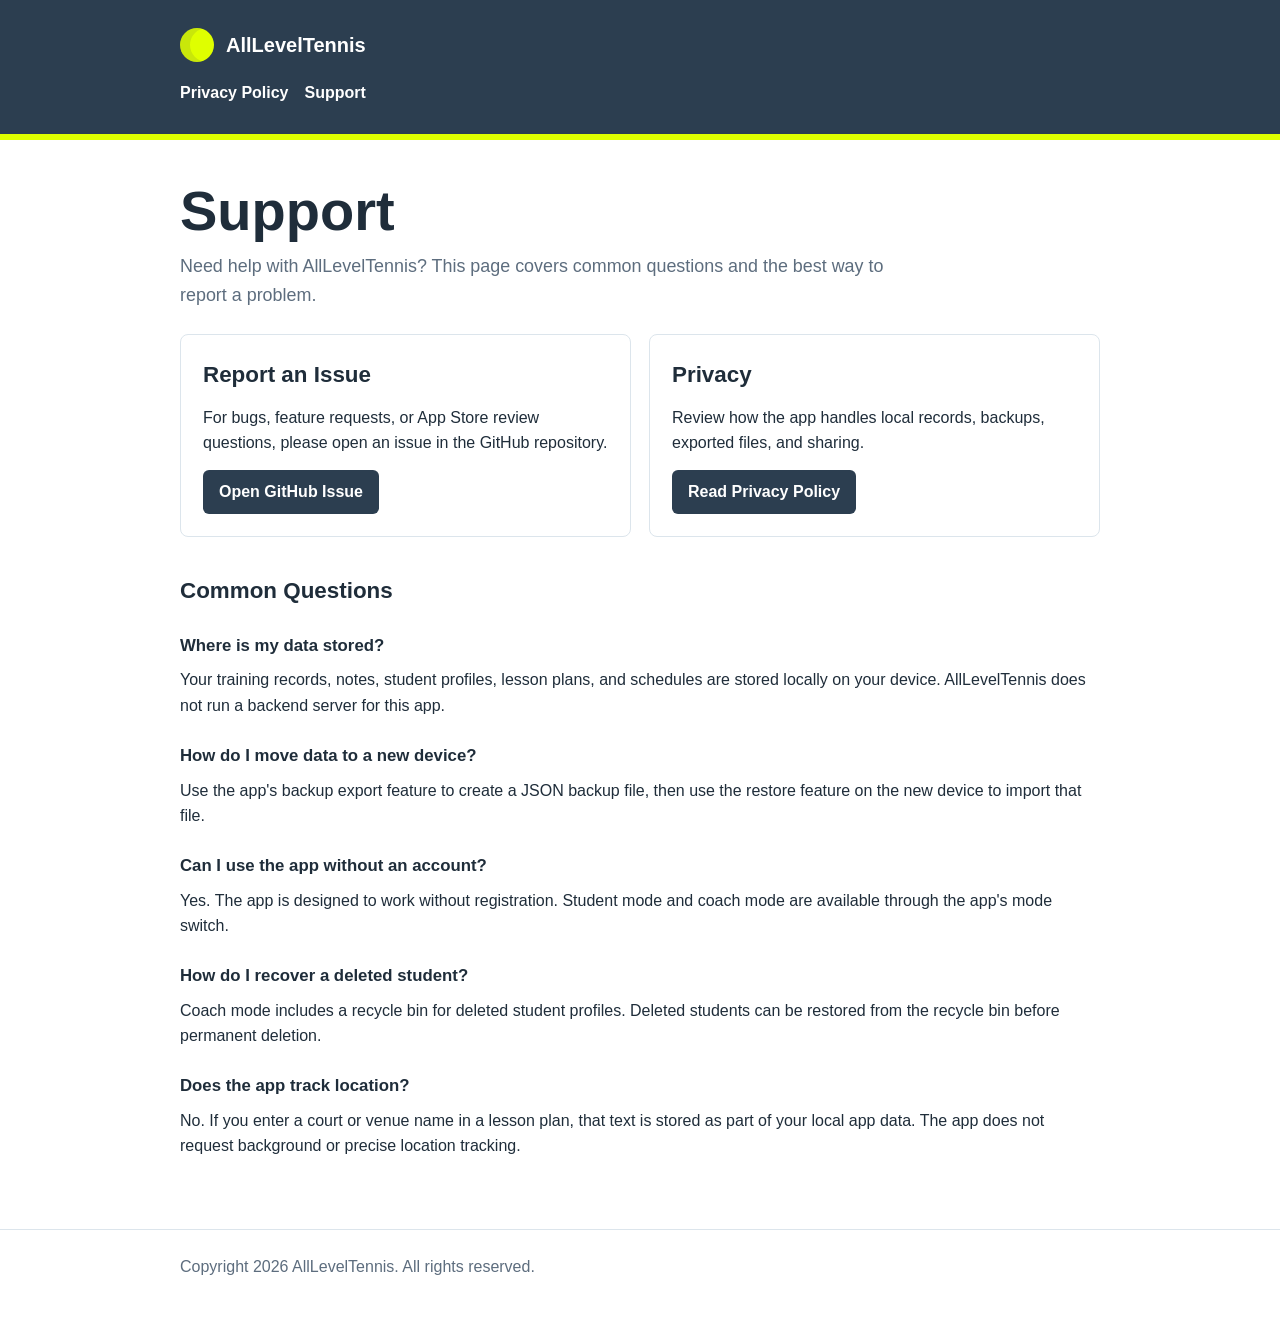
==== support.html @ e56e64bc "Add AllLevelTennis Pages site" ====
<!doctype html>
<html lang="en">
  <head>
    <meta charset="utf-8">
    <meta name="viewport" content="width=device-width, initial-scale=1">
    <title>Support - AllLevelTennis</title>
    <meta name="description" content="Support information for the AllLevelTennis mobile app.">
    <link rel="stylesheet" href="./styles.css">
  </head>
  <body>
    <header class="site-header">
      <div class="wrap">
        <a class="brand" href="./index.html" aria-label="AllLevelTennis home">
          <span class="ball" aria-hidden="true"></span>
          <span class="brand-name">AllLevelTennis</span>
        </a>
        <nav class="nav" aria-label="Primary navigation">
          <a href="./privacy.html">Privacy Policy</a>
          <a href="./support.html">Support</a>
        </nav>
      </div>
    </header>

    <main class="wrap">
      <h1>Support</h1>
      <p class="lead">Need help with AllLevelTennis? This page covers common questions and the best way to report a problem.</p>

      <section class="grid" aria-label="Support actions">
        <article class="card">
          <h2>Report an Issue</h2>
          <p>For bugs, feature requests, or App Store review questions, please open an issue in the GitHub repository.</p>
          <a class="button" href="https://github.com/Q06183/AllLevelTennisPages/issues/new">Open GitHub Issue</a>
        </article>
        <article class="card">
          <h2>Privacy</h2>
          <p>Review how the app handles local records, backups, exported files, and sharing.</p>
          <a class="button" href="./privacy.html">Read Privacy Policy</a>
        </article>
      </section>

      <h2>Common Questions</h2>

      <h3>Where is my data stored?</h3>
      <p>Your training records, notes, student profiles, lesson plans, and schedules are stored locally on your device. AllLevelTennis does not run a backend server for this app.</p>

      <h3>How do I move data to a new device?</h3>
      <p>Use the app's backup export feature to create a JSON backup file, then use the restore feature on the new device to import that file.</p>

      <h3>Can I use the app without an account?</h3>
      <p>Yes. The app is designed to work without registration. Student mode and coach mode are available through the app's mode switch.</p>

      <h3>How do I recover a deleted student?</h3>
      <p>Coach mode includes a recycle bin for deleted student profiles. Deleted students can be restored from the recycle bin before permanent deletion.</p>

      <h3>Does the app track location?</h3>
      <p>No. If you enter a court or venue name in a lesson plan, that text is stored as part of your local app data. The app does not request background or precise location tracking.</p>
    </main>

    <footer class="site-footer">
      <div class="wrap">
        <p>Copyright 2026 AllLevelTennis. All rights reserved.</p>
      </div>
    </footer>
  </body>
</html>
---- styles.css ----
:root {
  color-scheme: light;
  --ink: #1f2d3a;
  --muted: #5d6d7e;
  --line: #dce5ec;
  --panel: #f7fafc;
  --brand: #2c3e50;
  --accent: #dfff00;
  --link: #1d70b8;
  --success: #27ae60;
}

* {
  box-sizing: border-box;
}

body {
  margin: 0;
  font-family: -apple-system, BlinkMacSystemFont, "Segoe UI", sans-serif;
  line-height: 1.6;
  color: var(--ink);
  background: #ffffff;
}

a {
  color: var(--link);
}

.site-header {
  background: var(--brand);
  color: #ffffff;
  border-bottom: 6px solid var(--accent);
}

.wrap {
  width: min(920px, calc(100% - 32px));
  margin: 0 auto;
}

.site-header .wrap {
  padding: 28px 0;
}

.brand {
  display: flex;
  align-items: center;
  gap: 12px;
  text-decoration: none;
  color: inherit;
}

.ball {
  width: 34px;
  height: 34px;
  border-radius: 50%;
  background: var(--accent);
  box-shadow: inset 10px 0 0 rgba(44, 62, 80, 0.12);
}

.brand-name {
  font-size: 1.25rem;
  font-weight: 700;
}

.nav {
  display: flex;
  gap: 16px;
  flex-wrap: wrap;
  margin-top: 18px;
}

.nav a {
  color: #ffffff;
  text-decoration: none;
  font-weight: 600;
}

main.wrap {
  padding: 42px 0 56px;
}

.hero {
  padding: 36px;
  border: 1px solid var(--line);
  background: linear-gradient(135deg, #ffffff 0%, #f5fbff 100%);
}

h1 {
  margin: 0 0 12px;
  font-size: clamp(2rem, 7vw, 3.5rem);
  line-height: 1.05;
}

h2 {
  margin: 36px 0 12px;
  font-size: 1.4rem;
}

h3 {
  margin: 24px 0 8px;
  font-size: 1.05rem;
}

p {
  margin: 0 0 14px;
}

ul {
  padding-left: 22px;
}

li {
  margin: 8px 0;
}

.lead {
  color: var(--muted);
  font-size: 1.12rem;
  max-width: 720px;
}

.grid {
  display: grid;
  grid-template-columns: repeat(auto-fit, minmax(240px, 1fr));
  gap: 18px;
  margin-top: 24px;
}

.card {
  border: 1px solid var(--line);
  border-radius: 8px;
  padding: 22px;
  background: #ffffff;
}

.card h2,
.card h3 {
  margin-top: 0;
}

.button {
  display: inline-flex;
  align-items: center;
  justify-content: center;
  min-height: 44px;
  padding: 0 16px;
  border-radius: 6px;
  background: var(--brand);
  color: #ffffff;
  text-decoration: none;
  font-weight: 700;
}

.notice {
  border-left: 4px solid var(--success);
  padding: 14px 16px;
  background: var(--panel);
  margin: 20px 0;
}

.meta {
  color: var(--muted);
  font-size: 0.95rem;
}

.site-footer {
  border-top: 1px solid var(--line);
  color: var(--muted);
  padding: 24px 0 36px;
}

@media (max-width: 640px) {
  .hero {
    padding: 24px;
  }
}
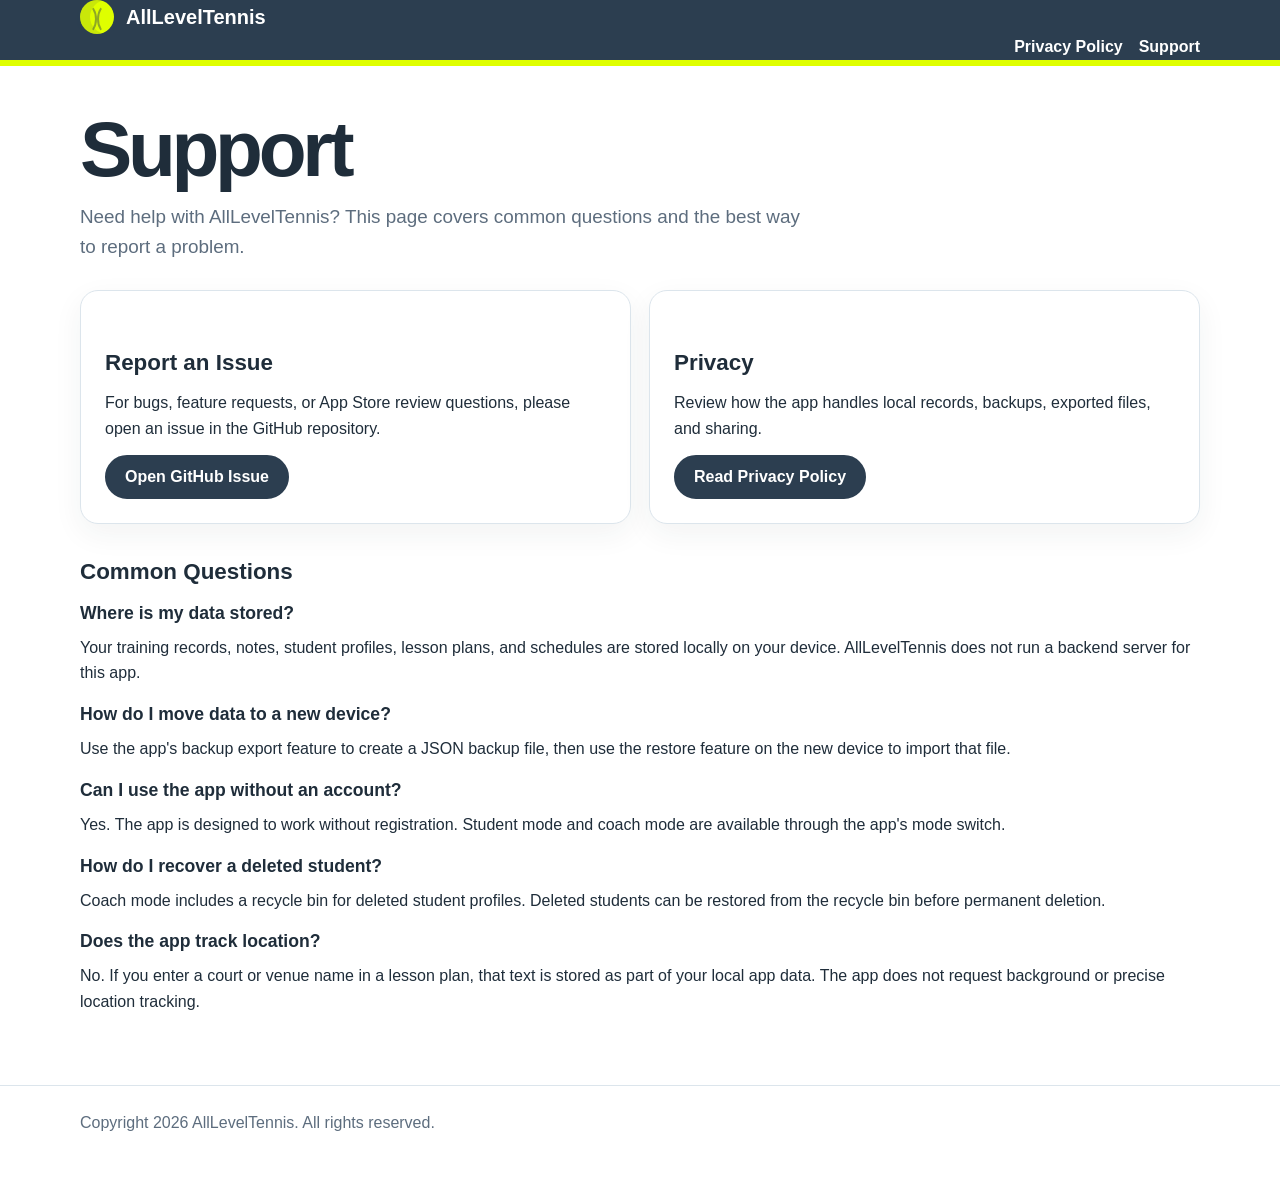
==== commit 75bb85ad: "Publish AllLevelTennis marketing site" ====
--- a/support.html
+++ b/support.html
@@ -29,7 +29,7 @@
         <article class="card">
           <h2>Report an Issue</h2>
           <p>For bugs, feature requests, or App Store review questions, please open an issue in the GitHub repository.</p>
-          <a class="button" href="https://github.com/Q06183/AllLevelTennisPages/issues/new">Open GitHub Issue</a>
+          <a class="button" href="https://github.com/Q06183/AllLevelTennis/issues/new">Open GitHub Issue</a>
         </article>
         <article class="card">
           <h2>Privacy</h2>
--- a/styles.css
+++ b/styles.css
@@ -8,6 +8,9 @@
   --accent: #dfff00;
   --link: #1d70b8;
   --success: #27ae60;
+  --blue: #3498db;
+  --orange: #f39c12;
+  --shadow: 0 22px 70px rgba(31, 45, 58, 0.16);
 }
 
 * {
@@ -30,15 +33,22 @@
   background: var(--brand);
   color: #ffffff;
   border-bottom: 6px solid var(--accent);
+  position: sticky;
+  top: 0;
+  z-index: 10;
 }
 
 .wrap {
-  width: min(920px, calc(100% - 32px));
+  width: min(1120px, calc(100% - 32px));
   margin: 0 auto;
 }
 
-.site-header .wrap {
-  padding: 28px 0;
+.header-layout {
+  display: flex;
+  align-items: center;
+  justify-content: space-between;
+  gap: 24px;
+  padding: 18px 0;
 }
 
 .brand {
@@ -55,6 +65,28 @@
   border-radius: 50%;
   background: var(--accent);
   box-shadow: inset 10px 0 0 rgba(44, 62, 80, 0.12);
+  position: relative;
+}
+
+.ball::before,
+.ball::after {
+  content: "";
+  position: absolute;
+  top: 4px;
+  width: 16px;
+  height: 26px;
+  border: 2px solid rgba(44, 62, 80, 0.45);
+  border-top-color: transparent;
+  border-bottom-color: transparent;
+  border-radius: 50%;
+}
+
+.ball::before {
+  left: -3px;
+}
+
+.ball::after {
+  right: -3px;
 }
 
 .brand-name {
@@ -66,7 +98,7 @@
   display: flex;
   gap: 16px;
   flex-wrap: wrap;
-  margin-top: 18px;
+  justify-content: flex-end;
 }
 
 .nav a {
@@ -80,25 +112,57 @@
 }
 
 .hero {
-  padding: 36px;
-  border: 1px solid var(--line);
-  background: linear-gradient(135deg, #ffffff 0%, #f5fbff 100%);
+  background:
+    radial-gradient(circle at 82% 12%, rgba(223, 255, 0, 0.24), transparent 28%),
+    linear-gradient(135deg, #f8fbff 0%, #edf6ff 48%, #ffffff 100%);
+  border-bottom: 1px solid var(--line);
+  padding: 76px 0;
+  overflow: hidden;
+}
+
+.hero-grid {
+  display: grid;
+  grid-template-columns: minmax(0, 1.12fr) minmax(320px, 0.88fr);
+  gap: 56px;
+  align-items: center;
+}
+
+.hero-copy {
+  max-width: 720px;
+}
+
+.eyebrow {
+  margin: 0 0 12px;
+  color: var(--blue);
+  font-size: 0.8rem;
+  font-weight: 800;
+  letter-spacing: 0.12em;
+  text-transform: uppercase;
 }
 
 h1 {
   margin: 0 0 12px;
-  font-size: clamp(2rem, 7vw, 3.5rem);
+  font-size: clamp(2.45rem, 7vw, 4.9rem);
   line-height: 1.05;
+  letter-spacing: -0.055em;
 }
 
 h2 {
-  margin: 36px 0 12px;
+  margin: 0 0 14px;
+  font-size: clamp(2rem, 4vw, 3rem);
+  line-height: 1.1;
+  letter-spacing: -0.035em;
+}
+
+main.wrap h2 {
+  margin-top: 36px;
   font-size: 1.4rem;
+  letter-spacing: normal;
 }
 
 h3 {
-  margin: 24px 0 8px;
-  font-size: 1.05rem;
+  margin: 0 0 8px;
+  font-size: 1.1rem;
 }
 
 p {
@@ -115,22 +179,38 @@
 
 .lead {
   color: var(--muted);
-  font-size: 1.12rem;
+  font-size: 1.18rem;
   max-width: 720px;
+}
+
+.hero-actions {
+  display: flex;
+  gap: 12px;
+  flex-wrap: wrap;
+  margin-top: 28px;
+}
+
+.section {
+  padding: 74px 0;
 }
 
 .grid {
   display: grid;
   grid-template-columns: repeat(auto-fit, minmax(240px, 1fr));
   gap: 18px;
-  margin-top: 24px;
+  margin-top: 28px;
+}
+
+.two-col {
+  grid-template-columns: repeat(auto-fit, minmax(300px, 1fr));
 }
 
 .card {
   border: 1px solid var(--line);
-  border-radius: 8px;
-  padding: 22px;
+  border-radius: 18px;
+  padding: 24px;
   background: #ffffff;
+  box-shadow: 0 10px 30px rgba(31, 45, 58, 0.06);
 }
 
 .card h2,
@@ -143,12 +223,165 @@
   align-items: center;
   justify-content: center;
   min-height: 44px;
-  padding: 0 16px;
-  border-radius: 6px;
+  padding: 0 18px;
+  border: 2px solid var(--brand);
+  border-radius: 999px;
   background: var(--brand);
   color: #ffffff;
   text-decoration: none;
   font-weight: 700;
+}
+
+.button-secondary {
+  background: #ffffff;
+  color: var(--brand);
+}
+
+.phone-card {
+  width: min(100%, 380px);
+  min-height: 620px;
+  justify-self: center;
+  border: 12px solid #152331;
+  border-radius: 44px;
+  background: #f4f8fb;
+  box-shadow: var(--shadow);
+  padding: 18px;
+  transform: rotate(2deg);
+}
+
+.phone-top {
+  width: 120px;
+  height: 20px;
+  border-radius: 0 0 16px 16px;
+  background: #152331;
+  margin: -18px auto 18px;
+}
+
+.app-preview {
+  display: grid;
+  gap: 18px;
+}
+
+.preview-header {
+  display: grid;
+  gap: 4px;
+  min-height: 168px;
+  align-content: end;
+  padding: 22px;
+  border-radius: 28px;
+  color: #ffffff;
+  background:
+    radial-gradient(circle at 80% 22%, var(--accent) 0 18%, transparent 19%),
+    linear-gradient(145deg, var(--brand), #1b2b3a);
+}
+
+.preview-header span,
+.progress-row span,
+.lesson-card p {
+  color: var(--muted);
+}
+
+.preview-header span {
+  color: rgba(255, 255, 255, 0.72);
+}
+
+.preview-header strong {
+  font-size: 1.65rem;
+  line-height: 1.1;
+}
+
+.progress-row {
+  display: flex;
+  justify-content: space-between;
+  gap: 16px;
+  padding: 0 4px;
+}
+
+.progress-bar {
+  height: 12px;
+  overflow: hidden;
+  border-radius: 999px;
+  background: #dde8f0;
+}
+
+.progress-bar span {
+  display: block;
+  height: 100%;
+  border-radius: inherit;
+  background: linear-gradient(90deg, var(--blue), var(--accent));
+}
+
+.tag-row {
+  display: flex;
+  gap: 8px;
+  flex-wrap: wrap;
+}
+
+.tag-row span {
+  padding: 8px 10px;
+  border-radius: 999px;
+  background: #ffffff;
+  color: var(--brand);
+  font-size: 0.86rem;
+  font-weight: 700;
+}
+
+.lesson-card {
+  padding: 18px;
+  border-left: 5px solid var(--orange);
+  border-radius: 18px;
+  background: #ffffff;
+}
+
+.lesson-card p {
+  margin: 6px 0 0;
+}
+
+.feature-band {
+  padding: 74px 0;
+  color: #ffffff;
+  background:
+    radial-gradient(circle at 12% 18%, rgba(223, 255, 0, 0.22), transparent 30%),
+    linear-gradient(135deg, #203142, #2c3e50);
+}
+
+.feature-band .eyebrow,
+.feature-band p {
+  color: rgba(255, 255, 255, 0.76);
+}
+
+.feature-band h2 {
+  color: #ffffff;
+}
+
+.split {
+  display: grid;
+  grid-template-columns: minmax(0, 0.9fr) minmax(280px, 1.1fr);
+  gap: 48px;
+  align-items: start;
+}
+
+.check-list {
+  display: grid;
+  gap: 14px;
+  margin: 0;
+  padding: 0;
+  list-style: none;
+}
+
+.check-list li {
+  margin: 0;
+  padding: 16px 18px;
+  border: 1px solid rgba(255, 255, 255, 0.18);
+  border-radius: 16px;
+  background: rgba(255, 255, 255, 0.08);
+}
+
+.cta {
+  margin-bottom: 40px;
+  padding: 48px;
+  border-radius: 28px;
+  background: linear-gradient(135deg, #f8fbff, #eef8ff);
 }
 
 .notice {
@@ -169,8 +402,47 @@
   padding: 24px 0 36px;
 }
 
+.site-footer a {
+  color: inherit;
+}
+
+.footer-layout {
+  display: flex;
+  justify-content: space-between;
+  gap: 16px;
+  flex-wrap: wrap;
+}
+
 @media (max-width: 640px) {
+  .header-layout,
+  .split,
+  .hero-grid {
+    grid-template-columns: 1fr;
+  }
+
+  .header-layout {
+    display: grid;
+  }
+
+  .nav {
+    justify-content: flex-start;
+  }
+
   .hero {
-    padding: 24px;
-  }
-}
+    padding: 48px 0;
+  }
+
+  .phone-card {
+    min-height: auto;
+    transform: none;
+  }
+
+  .section,
+  .feature-band {
+    padding: 52px 0;
+  }
+
+  .cta {
+    padding: 28px;
+  }
+}
